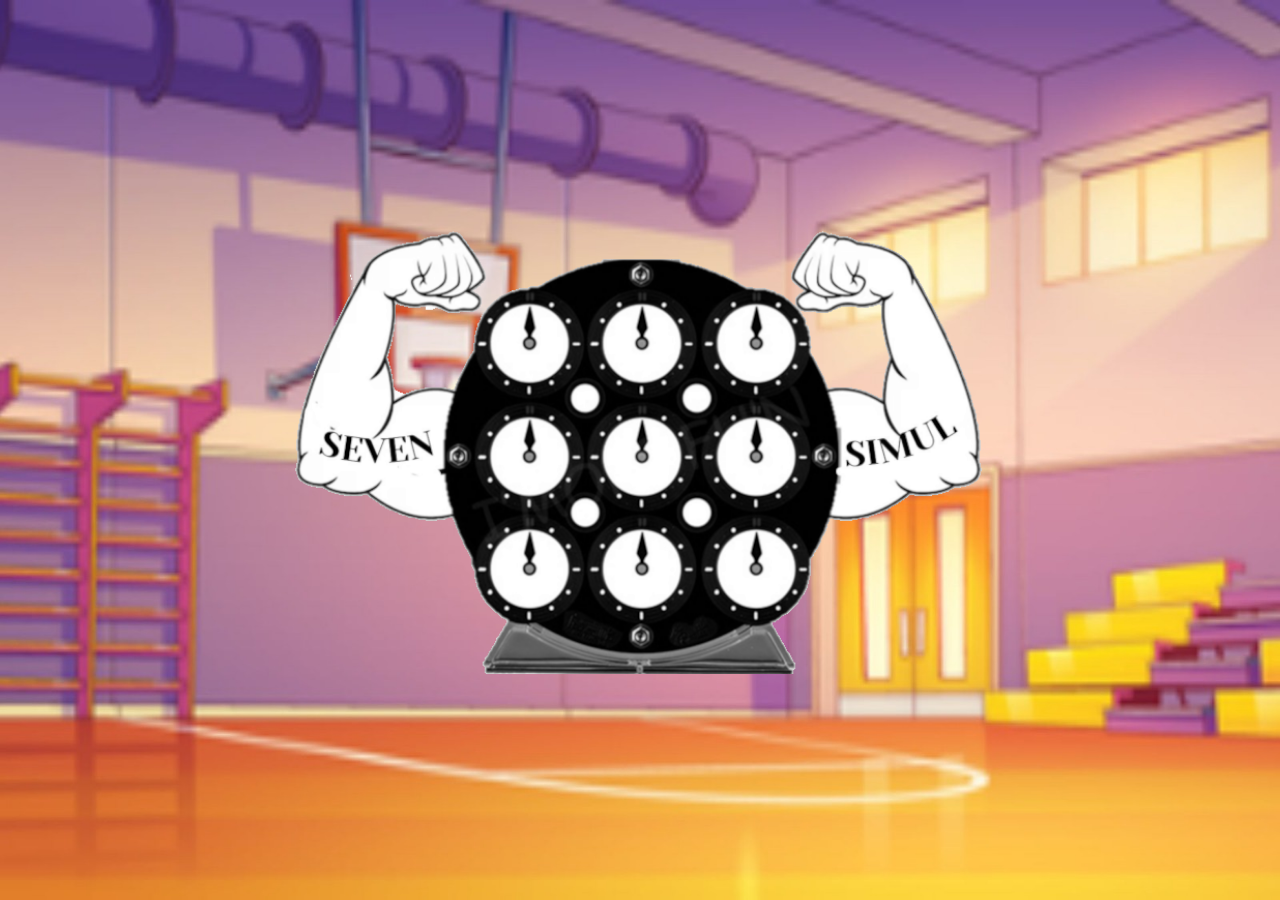
==== site/index.html @ 14eab208 "wip" ====
<html>
<head>
	<link rel="stylesheet" href="style.css" />
	<script src="util.js"></script>
	<script src="model.js"></script>
	<script src="stats.js"></script>
	<script src="solution.js"></script>
	<script src="graphics.js"></script>
	<script src="game.js"></script>
	<script>

		var clock_game;

		const default_settings = {
			config_version: 3,
			show_button_panel: true,			
			show_editor: false,
		}

		var _globals  = { settings: default_settings };

		function update_clock_data(uiToDomain) {
			for (var cnt=0;cnt<18;cnt++) {	
				inputValue=document.getElementById("innerClockValue"+cnt); 
				if (uiToDomain) {
					clock_game.state.clock.inner_clocks[cnt].value=parseInt(inputValue.value);
				} else {
					inputValue.value=clock_game.state.clock.inner_clocks[cnt].value;
				}
			
			}	
		}
		
		function update_settings(uiToDomain) {
			chkEdit = document.getElementById("chkEdit");
			chkButtonPanel = document.getElementById("chkButtonPanel");
			chkDebug = document.getElementById("chkDebug");
			if (uiToDomain) {
				_globals.settings.show_editor = chkEdit.checked;
				clock_game.debug = chkDebug.checked;
				_globals.settings.show_button_panel = chkButtonPanel.checked;
			} else {
				chkEdit.checked = _globals.settings.show_editor;
				chkDebug.checked = clock_game.debug;
				chkButtonPanel.checked = _globals.settings.show_button_panel;
			}
		}

		function write_solution(c) {
			var solution = document.getElementById("solution");
			solution7SimulBpaul=compute7SimulBPaul(c);
			solution.innerHTML =  "7 simul flip (Bpaul): "+array2Letters(solution7SimulBpaul)+" ("+solution7SimulBpaul+")";
		}

		function refreshComponents() {
			clockInputs= document.getElementById("clockInputs");
			clockInputs.style.display = _globals.settings.show_editor ? "block" : "none";
			button_panel = document.getElementById("button_panel");
			button_panel.style.display = _globals.settings.show_button_panel ? "block" : "none";
			clock_game.execute((c,v)=> {
			},true);			
		}

		function write_last_scramble() {
			document.getElementById("scramble").innerHTML = "Last scramble: "+format_scramble(clock_game.state.last_scramble);
		}

		function new_game() {
			clock_game.new_game();
			write_last_scramble();
		}

		function save_settings() {
			localStorage.setItem("settings", JSON.stringify(_globals.settings));
		}

		function load_settings() {
			_globals.settings = JSON.parse(localStorage.getItem("settings") ?? JSON.stringify(default_settings));
			if (_globals.settings.config_version == undefined || _globals.settings.config_version < default_settings.version) {
				_globals.settings = default_settings;
				save_settings();
			}
			update_settings(false);
			refreshComponents();
		}
				
		function set_clock_data() {
			clock_game.execute((c,v)=> update_clock_data(true));
		}


		function show_stats() {
			location="stats.html";
		}


		function show_help() {
			location="help.html";
		}

		function set_settings() {
			update_settings(true);
			save_settings();
			refreshComponents();
		}

		function flipX2() {
			clock_game.execute((game_state)=>game_state.clock_view.flipX2());
		}

		function flipY2() {
			clock_game.execute((game_state)=>game_state.clock_view.flipY2());
		}

		function rotate180() {
			clock_game.execute((game_state)=>game_state.clock_view.rotate180());
		}

		function rotate_gear_UR_plus() {
			clock_game.execute((game_state)=>game_state.clock_view.rotate_gear_UR(1));
		}

		function rotate_gear_UL_plus() {
			clock_game.execute((game_state)=>game_state.clock_view.rotate_gear_UL(1));
		}

		function rotate_gear_UR_minus() {
			clock_game.execute((game_state)=>game_state.clock_view.rotate_gear_UR(-1));
		}

		function rotate_gear_UL_minus() {
			clock_game.execute((game_state)=>game_state.clock_view.rotate_gear_UL(-1));
		}

		function rotate_gear_DR_plus() {
			clock_game.execute((game_state)=>game_state.clock_view.rotate_gear_DR(1));
		}

		function rotate_gear_DL_plus() {
			clock_game.execute((game_state)=>game_state.clock_view.rotate_gear_DL(1));
		}

		function rotate_gear_DR_minus() {
			clock_game.execute((game_state)=>game_state.clock_view.rotate_gear_DR(-1));
		}

		function rotate_gear_DL_minus() {
			clock_game.execute((game_state)=>game_state.clock_view.rotate_gear_DL(-1));
		}


		function show_solution() {
			var divSolution = document.getElementById("divSolution");
			divSolution.style.display = divSolution.style.display  != "block" ? "block" :" none";
		}

		function test_solution() {
			clock_game.execute((game_state) => {
				//game_state.to_stage("lose");
				exec7SimulBPaul(game_state.clock);
			});
		}
		
		function show_settings() {
			settings= document.getElementById("settings");
			settings.style.display = settings.style.display != "block" ? "block" : "none";
		}

		function show_game() {
			["welcome"].forEach( e=> document.getElementById(e).style.display="none");
			["appArea"].forEach( e=> document.getElementById(e).style.display="block");

			clock_game.new_game();			
			write_solution(clock_game.state.clock);			

			if(window.innerHeight < window.innerWidth){
				window.scrollTo(0,250);			
			}
		}

		function resizeCanvas(){
			myCanvasA = document.getElementById("myCanvasA");
    		myCanvasA.width = window.innerWidth;
    		myCanvasA.height = window.innerHeight;
			if (clock_game != undefined) {
				clock_game.resize();
			}
		}
		
		function init() {
			myCanvasA = document.getElementById("myCanvasA");
			resizeCanvas();         
			window.addEventListener('resize', resizeCanvas, false);

			clock_game = new ClockGame(myCanvasA);
			load_settings();	
			clock_game.addChangeListener((game_state)=>update_clock_data(false));
			clock_game.addChangeListener((game_state)=> {
				write_solution(game_state.clock);
			});			
			setTimeout(show_game, 2000);
		}



	</script>
</head>

<body onLoad="init()">

	<div style="display: none;">
		<img id="asset_title" src="title.png"/>
		<img id="asset_coppa_oro" src="coppa_oro.png"/>
		<img id="asset_coppa_grigia" src="coppa_grigia.png"/>
		<img id="asset_medaglia" src="medaglia.png"/>
		<img id="asset_stackmat" src="stackmat.png"/>
	</div>

	<span id="welcome">
		<table style="width: 100%" height="100%">
			<tr>
				<td align="center">
					<img src="logo.png" width="700px"/>
				</td>
			</tr>
		</table>
	</span>
	<span id="appArea" style="display: none; margin-top: 300;margin-bottom: 300;">


			
			<div class="buttonBar" style="position: fixed;top: 20px;right: 20px;">
				<input type="button" onClick="new_game();" value="Nuova partita"/>				
				<input type="button" onClick="show_settings();" value="Impostazioni"/>
				<input type="button" onClick="show_stats();" value="Statistiche"/>			
				<input type="button" onClick="show_help();" value="Aiuto"/>			
			</div>

			<div class="buttonBar" style="position: fixed; right:20px;bottom:20px" id="button_panel">
				<table>
					<tr>
						<td>
							<input type="button" class="red" onClick="rotate_gear_UL_minus();" value="UL -"/>
						</td>
						<td>
							<input type="button" class="green" onClick="rotate_gear_UL_plus();" value="UL +"/>					
						</td>
						<td>
							&nbsp;
						</td>
						<td>
							<input type="button" class="red" onClick="rotate_gear_UR_minus();" value="UR -"/>
						</td>
						<td>
							<input type="button" class="green" onClick="rotate_gear_UR_plus();" value="UR +"/><br/>
						</td>
					</tr>
					<tr>
						<td colspan="2">
							&nbsp;
						</td>
						<td>
							<input type="button" onClick="rotate180();" value="R180"/>
						</td>
						<td colspan="2" style="text-align: center;">
							<input type="button" class="white" onClick="flipY2();" value="flip Y2"/>					
						</td>
					</tr>
					<tr>
						<td>
							<input type="button" class="red" onClick="rotate_gear_DL_minus();" value="DL -"/>
						</td>
						<td>
							<input type="button" class="green" onClick="rotate_gear_DL_plus();" value="DL +"/>					
						</td>
						<td>
							<input type="button" class="white" onClick="flipX2();" value="flip X2"/>
						</td>
						<td>
							<input type="button" class="red" onClick="rotate_gear_DR_minus();" value="DR -"/>
						</td>
						<td>
							<input type="button" class="green" onClick="rotate_gear_DR_plus();" value="DR +"/><br/>
						</td>
					</tr>					
				</table>			
			</div>
						
			<div class="settings panel" id="settings" style="position: fixed; top: 120px;right: 20px">
				<input type="checkbox" id="chkEdit" onClick="set_settings();"/>Editor
				&nbsp;
				<input type="checkbox" id="chkButtonPanel" onClick="set_settings();"/>Mostra barra pulsanti
				&nbsp;
				<input type="checkbox" id="chkDebug" onClick="set_settings();"/>Debug
				<br/>
				<span id="scramble"></span>			
				<br/>
				<input type="button" onClick="show_solution();" value="Soluzione"/>
			</div>

			<div id="divSolution" class="solution" style="display: none;">
				<span id="solution"></span>
				<br/>
				<input type="button" class="white" onClick="test_solution();" value="Test"/>	
			</div>





			<div class="clockInputs" id="clockInputs">
				<table style="background-color: #a3a3a3; padding: 10px;">
					<tr>
						<td><input type="number" class="inputClock" id="innerClockValue0" onChange="set_clock_data();"/></td>
						<td><input type="number" class="inputClock" id="innerClockValue1" onChange="set_clock_data();"/></td>
						<td><input type="number" class="inputClock" id="innerClockValue2" onChange="set_clock_data();"/></td>
					</tr>
					<tr>
						<td><input type="number" class="inputClock" id="innerClockValue3" onChange="set_clock_data();"/></td>
						<td><input type="number" class="inputClock" id="innerClockValue4" onChange="set_clock_data();"/></td>
						<td><input type="number" class="inputClock" id="innerClockValue5" onChange="set_clock_data();"/></td>
					</t>
					<tr>
						<td><input type="number" class="inputClock" id="innerClockValue6" onChange="set_clock_data();"/></td>
						<td><input type="number" class="inputClock" id="innerClockValue7" onChange="set_clock_data();"/></td>
						<td><input type="number" class="inputClock" id="innerClockValue8" onChange="set_clock_data();"/></td>
					</t>
				</table>

				<table style="background-color: #161616; padding: 10px;">
					<tr>
						<td><input type="number" class="inputClock" id="innerClockValue9" onChange="set_clock_data();"/></td>
						<td><input type="number" class="inputClock" id="innerClockValue10" onChange="set_clock_data();"/></td>
						<td><input type="number" class="inputClock" id="innerClockValue11" onChange="set_clock_data();"/></td>
					</tr>
					<tr>
						<td><input type="number" class="inputClock" id="innerClockValue12" onChange="set_clock_data();"/></td>
						<td><input type="number" class="inputClock" id="innerClockValue13" onChange="set_clock_data();"/></td>
						<td><input type="number" class="inputClock" id="innerClockValue14" onChange="set_clock_data();"/></td>
					</t>
					<tr>
						<td><input type="number" class="inputClock" id="innerClockValue15" onChange="set_clock_data();"/></td>
						<td><input type="number" class="inputClock" id="innerClockValue16" onChange="set_clock_data();"/></td>
						<td><input type="number" class="inputClock" id="innerClockValue17" onChange="set_clock_data();"/></td>
					</t>
				</table>				

			</div>	

			<canvas id="myCanvasA"></canvas>

			<div id="shadow">&nbsp;</div>			
	</span>

	
</body>
</html>
---- site/style.css ----
body {
  			background-image: url('background.jpeg');
  			background-repeat: no-repeat;
  			background-attachment: fixed;
  			background-size: 100% 100%;
			margin: 40px;
		}

		canvas {
			display: block;
			touch-action: manipulation;
			/*
			
			user-select: none;
			*/
		}

        td.head {
            padding: 20px;
            background-color: #925892b9;
            color:white;
        }

        td.row {
            padding: 20px;
            background-color: white;
        }

        td.row_alt {
            padding: 20px;
            background-color: #c3c3c3;
        }


		input[type=button] {
			background-color: #925892;
			border: none;
			color: white;
			padding: 15px 32px;
			text-align: center;
			text-decoration: none;
			display: inline-block;
			font-size: 16px;
			margin: 4px 2px;
			cursor: pointer;
		}

		input[type=button].red  {
			background-color: darkred;
			border: none;
			color: white;
		}


		input[type=button].green  {
			background-color: darkgreen;
			border: none;
			color: white;
		}		

		input[type=button].white  {
			background-color: white;
			border: none;
			color: #925892;
		}		

		input.inputClock {
			width: 100%; 
			height: 100%; 
			text-align: center; 
			border-radius: 5px; 
			border: 1px solid #999; 
			font-size: 1.1rem; 
		}

		input[type=checkbox] {width:30px; height:30px;}


		.buttonBar {
			border-radius: 25px;
			padding: 20px;
			background-color: #fff3c1;
			vertical-align: middle;
		}

		.solution {
			border-radius: 25px;
			padding: 20px;
			background-color: green;
			font-size:  40;
			color: white;
			margin-top: 20px;			
			margin-bottom: 20px;			
			width: fit-content;
		}

        .clockInputs {
			border-radius: 25px;
			padding: 20px;
			background-color: #fff3c1;
			display: flex; 
			gap: 20px;
			width: fit-content;
			margin-top: 20px;			
			margin-bottom: 20px;			
			display: none;
		}

		.settings {
			display: none;
			margin-top: 20px;			
			margin-bottom: 20px;		
		}

        .panel {
			border-radius: 25px;
			padding: 20px;
			background-color: #fff3c1;
			vertical-align: middle;
			width: fit-content;
        }

		.title {
			border-radius: 25px;
			padding: 5px;
			background-color: #fff3c1;
			width: fit-content;	
            /*	
			position: fixed;
    		top: 20px;
    		left: 20px;			
            */
		}

		.clocks {
			margin-top: 20px;			
			margin-bottom: 20px;			
		 	display: flex; 
			width: fit-content;
		}

        .panel_title {
            font-size: 16px;
			font-weight: bold;
			padding: 20px;
			color: #925892b9;
        }
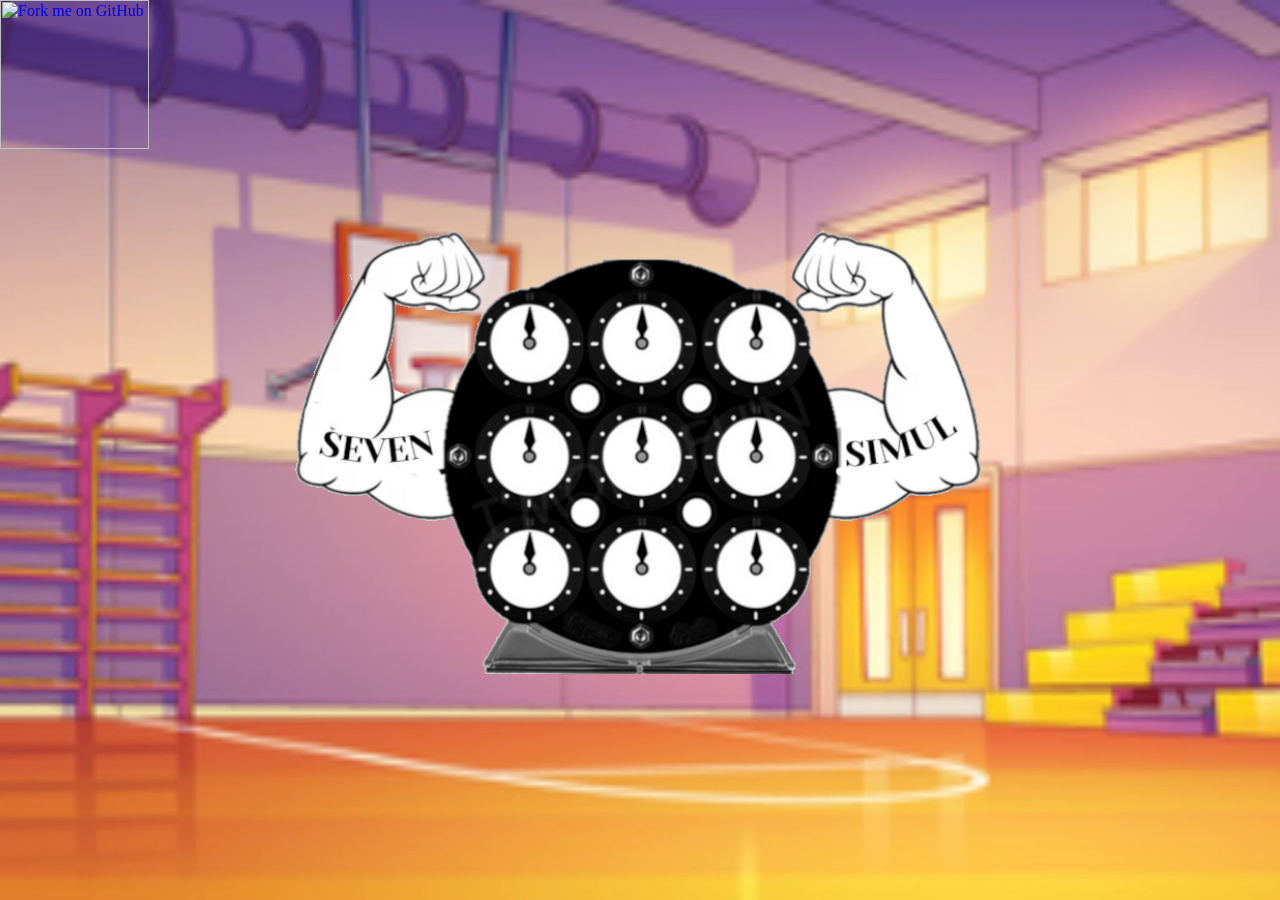
==== commit 02e6fd26: "wip" ====
--- a/site/index.html
+++ b/site/index.html
@@ -12,8 +12,8 @@
 		var clock_game;
 
 		const default_settings = {
-			config_version: 3,
-			show_button_panel: true,			
+			config_version: 4,
+			show_button_panel: false,			
 			show_editor: false,
 		}
 
@@ -76,7 +76,7 @@
 
 		function load_settings() {
 			_globals.settings = JSON.parse(localStorage.getItem("settings") ?? JSON.stringify(default_settings));
-			if (_globals.settings.config_version == undefined || _globals.settings.config_version < default_settings.version) {
+			if (_globals.settings.config_version == undefined || _globals.settings.config_version < default_settings.config_version) {
 				_globals.settings = default_settings;
 				save_settings();
 			}
@@ -156,7 +156,7 @@
 
 		function test_solution() {
 			clock_game.execute((game_state) => {
-				//game_state.to_stage("lose");
+				game_state.to_stage("lose");
 				exec7SimulBPaul(game_state.clock);
 			});
 		}
@@ -173,9 +173,6 @@
 			clock_game.new_game();			
 			write_solution(clock_game.state.clock);			
 
-			if(window.innerHeight < window.innerWidth){
-				window.scrollTo(0,250);			
-			}
 		}
 
 		function resizeCanvas(){
@@ -208,6 +205,9 @@
 
 <body onLoad="init()">
 
+	<div style="position: fixed; top: 0px; left: 0px;">
+		<a href="https://github.com/mysinmyc/p7s"><img loading="lazy" decoding="async" width="149" height="149" src="https://github.blog/wp-content/uploads/2008/12/forkme_left_darkblue_121621.png" class="attachment-full size-full" alt="Fork me on GitHub"></a></a>
+	</div>
 	<div style="display: none;">
 		<img id="asset_title" src="title.png"/>
 		<img id="asset_coppa_oro" src="coppa_oro.png"/>
@@ -225,18 +225,19 @@
 			</tr>
 		</table>
 	</span>
-	<span id="appArea" style="display: none; margin-top: 300;margin-bottom: 300;">
+	<span id="appArea" style="display: none">
 
 
 			
 			<div class="buttonBar" style="position: fixed;top: 20px;right: 20px;">
 				<input type="button" onClick="new_game();" value="Nuova partita"/>				
 				<input type="button" onClick="show_settings();" value="Impostazioni"/>
-				<input type="button" onClick="show_stats();" value="Statistiche"/>			
+				<input type="button" onClick="show_stats();" value="Statistiche"/>	
+				<input type="button" onClick="show_solution();" value="Soluzione"/>						
 				<input type="button" onClick="show_help();" value="Aiuto"/>			
 			</div>
 
-			<div class="buttonBar" style="position: fixed; right:20px;bottom:20px" id="button_panel">
+			<div class="buttonBar" style="position: fixed; right:20px;bottom:20px;r" id="button_panel">
 				<table>
 					<tr>
 						<td>
@@ -286,7 +287,7 @@
 				</table>			
 			</div>
 						
-			<div class="settings panel" id="settings" style="position: fixed; top: 120px;right: 20px">
+			<div class="settings_panel panel" id="settings">
 				<input type="checkbox" id="chkEdit" onClick="set_settings();"/>Editor
 				&nbsp;
 				<input type="checkbox" id="chkButtonPanel" onClick="set_settings();"/>Mostra barra pulsanti
@@ -294,62 +295,61 @@
 				<input type="checkbox" id="chkDebug" onClick="set_settings();"/>Debug
 				<br/>
 				<span id="scramble"></span>			
-				<br/>
-				<input type="button" onClick="show_solution();" value="Soluzione"/>
 			</div>
 
-			<div id="divSolution" class="solution" style="display: none;">
+			<div id="divSolution" class="solution_panel" style="display: none;">
 				<span id="solution"></span>
 				<br/>
-				<input type="button" class="white" onClick="test_solution();" value="Test"/>	
+				<input type="button"  class="white" onClick="show_solution();" value="Nascondi"/>	
+				<input type="button" class="white" onClick="test_solution();" value="Test"/>
+				
 			</div>
 
 
-
-
-
-			<div class="clockInputs" id="clockInputs">
-				<table style="background-color: #a3a3a3; padding: 10px;">
-					<tr>
-						<td><input type="number" class="inputClock" id="innerClockValue0" onChange="set_clock_data();"/></td>
-						<td><input type="number" class="inputClock" id="innerClockValue1" onChange="set_clock_data();"/></td>
-						<td><input type="number" class="inputClock" id="innerClockValue2" onChange="set_clock_data();"/></td>
-					</tr>
-					<tr>
-						<td><input type="number" class="inputClock" id="innerClockValue3" onChange="set_clock_data();"/></td>
-						<td><input type="number" class="inputClock" id="innerClockValue4" onChange="set_clock_data();"/></td>
-						<td><input type="number" class="inputClock" id="innerClockValue5" onChange="set_clock_data();"/></td>
-					</t>
-					<tr>
-						<td><input type="number" class="inputClock" id="innerClockValue6" onChange="set_clock_data();"/></td>
-						<td><input type="number" class="inputClock" id="innerClockValue7" onChange="set_clock_data();"/></td>
-						<td><input type="number" class="inputClock" id="innerClockValue8" onChange="set_clock_data();"/></td>
-					</t>
-				</table>
-
-				<table style="background-color: #161616; padding: 10px;">
-					<tr>
-						<td><input type="number" class="inputClock" id="innerClockValue9" onChange="set_clock_data();"/></td>
-						<td><input type="number" class="inputClock" id="innerClockValue10" onChange="set_clock_data();"/></td>
-						<td><input type="number" class="inputClock" id="innerClockValue11" onChange="set_clock_data();"/></td>
-					</tr>
-					<tr>
-						<td><input type="number" class="inputClock" id="innerClockValue12" onChange="set_clock_data();"/></td>
-						<td><input type="number" class="inputClock" id="innerClockValue13" onChange="set_clock_data();"/></td>
-						<td><input type="number" class="inputClock" id="innerClockValue14" onChange="set_clock_data();"/></td>
-					</t>
-					<tr>
-						<td><input type="number" class="inputClock" id="innerClockValue15" onChange="set_clock_data();"/></td>
-						<td><input type="number" class="inputClock" id="innerClockValue16" onChange="set_clock_data();"/></td>
-						<td><input type="number" class="inputClock" id="innerClockValue17" onChange="set_clock_data();"/></td>
-					</t>
-				</table>				
+			<canvas id="myCanvasA" style="position: flex;bottom:20px;"></canvas>
+
+
+			<div style="text-align:center; margin: 50px">
+				<div class="clockInputs" id="clockInputs">
+					<table style="background-color: #a3a3a3; padding: 10px;">
+						<tr>
+							<td><input type="number" class="inputClock" id="innerClockValue0" onChange="set_clock_data();"/></td>
+							<td><input type="number" class="inputClock" id="innerClockValue1" onChange="set_clock_data();"/></td>
+							<td><input type="number" class="inputClock" id="innerClockValue2" onChange="set_clock_data();"/></td>
+						</tr>
+						<tr>
+							<td><input type="number" class="inputClock" id="innerClockValue3" onChange="set_clock_data();"/></td>
+							<td><input type="number" class="inputClock" id="innerClockValue4" onChange="set_clock_data();"/></td>
+							<td><input type="number" class="inputClock" id="innerClockValue5" onChange="set_clock_data();"/></td>
+						</t>
+						<tr>
+							<td><input type="number" class="inputClock" id="innerClockValue6" onChange="set_clock_data();"/></td>
+							<td><input type="number" class="inputClock" id="innerClockValue7" onChange="set_clock_data();"/></td>
+							<td><input type="number" class="inputClock" id="innerClockValue8" onChange="set_clock_data();"/></td>
+						</t>
+					</table>
+
+					<table style="background-color: #161616; padding: 10px;">
+						<tr>
+							<td><input type="number" class="inputClock" id="innerClockValue9" onChange="set_clock_data();"/></td>
+							<td><input type="number" class="inputClock" id="innerClockValue10" onChange="set_clock_data();"/></td>
+							<td><input type="number" class="inputClock" id="innerClockValue11" onChange="set_clock_data();"/></td>
+						</tr>
+						<tr>
+							<td><input type="number" class="inputClock" id="innerClockValue12" onChange="set_clock_data();"/></td>
+							<td><input type="number" class="inputClock" id="innerClockValue13" onChange="set_clock_data();"/></td>
+							<td><input type="number" class="inputClock" id="innerClockValue14" onChange="set_clock_data();"/></td>
+						</t>
+						<tr>
+							<td><input type="number" class="inputClock" id="innerClockValue15" onChange="set_clock_data();"/></td>
+							<td><input type="number" class="inputClock" id="innerClockValue16" onChange="set_clock_data();"/></td>
+							<td><input type="number" class="inputClock" id="innerClockValue17" onChange="set_clock_data();"/></td>
+						</t>
+					</table>				
+				</div>
 
 			</div>	
 
-			<canvas id="myCanvasA"></canvas>
-
-			<div id="shadow">&nbsp;</div>			
 	</span>
 
 	
--- a/site/style.css
+++ b/site/style.css
@@ -3,7 +3,7 @@
   			background-repeat: no-repeat;
   			background-attachment: fixed;
   			background-size: 100% 100%;
-			margin: 40px;
+			margin: 0px;
 		}
 
 		canvas {
@@ -83,7 +83,7 @@
 			vertical-align: middle;
 		}
 
-		.solution {
+		.solution_panel {
 			border-radius: 25px;
 			padding: 20px;
 			background-color: green;
@@ -92,24 +92,28 @@
 			margin-top: 20px;			
 			margin-bottom: 20px;			
 			width: fit-content;
+			position: fixed;
+			top:40%;
+			right:20px;
 		}
 
         .clockInputs {
 			border-radius: 25px;
 			padding: 20px;
 			background-color: #fff3c1;
-			display: flex; 
 			gap: 20px;
 			width: fit-content;
-			margin-top: 20px;			
-			margin-bottom: 20px;			
 			display: none;
+			margin:auto;
 		}
 
-		.settings {
+		.settings_panel {
 			display: none;
 			margin-top: 20px;			
-			margin-bottom: 20px;		
+			margin-bottom: 20px;	
+			position: fixed; 
+			top: 120px;
+			right: 20px;
 		}
 
         .panel {
